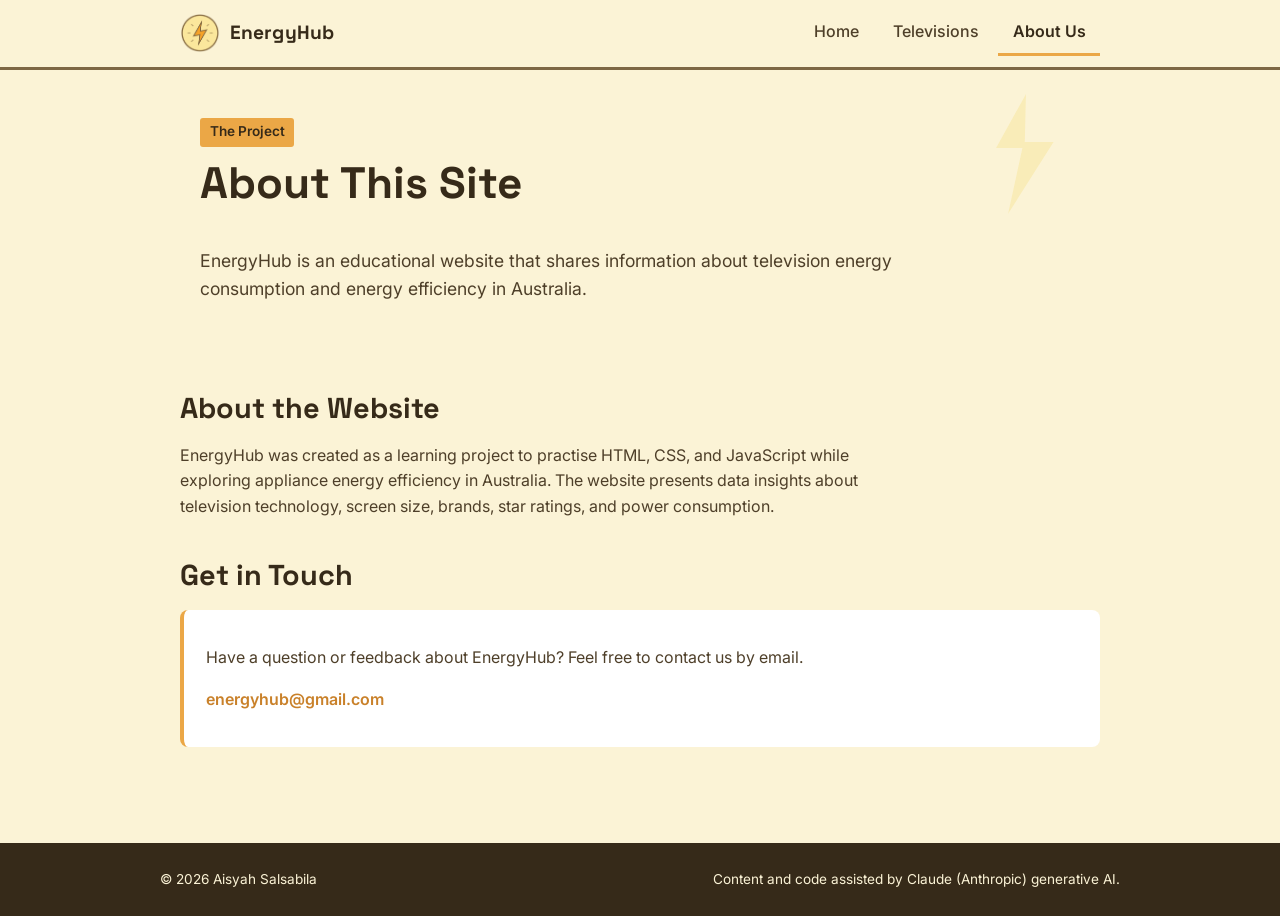
==== about.html @ db325459 "Add files via upload" ====
<!DOCTYPE html>
<html lang="en-AU">

<head>
  <meta charset="UTF-8">
  <meta name="viewport" content="width=device-width, initial-scale=1.0">
  <title>About Us — EnergyHub</title>
  <link rel="icon" href="logo.png" type="image/png">
  <link rel="stylesheet" href="style.css">
</head>

<body>

  <a class="skip-link" href="#main-content">Skip to content</a>

  <header class="site-header">
    <nav class="nav-bar" aria-label="Primary">

      <a class="brand" href="index.html" data-page="index.html" aria-label="EnergyHub home">
        <img src="logo.png" alt="EnergyHub logo">
        <span class="brand-name">EnergyHub</span>
      </a>

      <button class="nav-toggle" aria-expanded="false" aria-controls="primary-nav">
        <span class="visually-hidden">Toggle menu</span>
        <span></span>
      </button>

      <ul class="nav-links" id="primary-nav">
        <li><a href="index.html" data-page="index.html">Home</a></li>
        <li><a href="televisions.html" data-page="televisions.html">Televisions</a></li>
        <li><a href="about.html" data-page="about.html">About Us</a></li>
      </ul>

    </nav>
  </header>

  <main id="main-content">

    <section class="hero">
      <span class="eyebrow-tag">The Project</span>
      <h1>About This Site</h1>

      <p class="lede">
        EnergyHub is an educational website that shares information about
        television energy consumption and energy efficiency in Australia.
      </p>
    </section>

    <section aria-labelledby="about-heading">
      <h2 id="about-heading">About the Website</h2>

      <p>
        EnergyHub was created as a learning project to practise HTML, CSS,
        and JavaScript while exploring appliance energy efficiency in Australia.
        The website presents data insights about television technology,
        screen size, brands, star ratings, and power consumption.
      </p>
    </section>

    <section aria-labelledby="contact-heading">
      <h2 id="contact-heading">Get in Touch</h2>

      <div class="contact-card">
        <p>
          Have a question or feedback about EnergyHub?
          Feel free to contact us by email.
        </p>

        <p>
          <a href="mailto:energyhub@gmail.com">energyhub@gmail.com</a>
        </p>
      </div>
    </section>

  </main>

  <footer class="site-footer">
    <div class="footer-inner">
      <p>&copy; <span id="current-year">2026</span> Aisyah Salsabila</p>
      <p>Content and code assisted by Claude (Anthropic) generative AI.</p>
    </div>
  </footer>

  <script src="script.js"></script>

</body>
</html>
---- style.css ----
/* =========================================================
   EnergyHub — stylesheet
   Palette sampled directly from logo.png:
     gold  #F8E8A5   brown #7D6744   orange #EBA746
   ========================================================= */

@import url('https://fonts.googleapis.com/css2?family=Space+Grotesk:wght@500;600;700&family=Inter:wght@400;500;600&display=swap');

:root {
  --gold:        #F8E8A5;
  --gold-soft:   #FBF3D6;
  --gold-deep:   #EAD588;
  --brown:       #7D6744;
  --brown-text:  #4E3F29;
  --brown-deep:  #362A19;
  --orange:      #EBA746;
  --orange-deep: #C9812A;
  --white:       #FFFFFF;

  --font-head: 'Space Grotesk', sans-serif;
  --font-body: 'Inter', sans-serif;

  --max-width: 960px;
}

* { box-sizing: border-box; }

html { scroll-behavior: smooth; }

body {
  margin: 0;
  font-family: var(--font-body);
  color: var(--brown-text);
  background: var(--gold-soft);
  line-height: 1.6;
}

a { color: inherit; text-decoration: none; }

img { max-width: 100%; display: block; }

h1, h2, h3 {
  font-family: var(--font-head);
  color: var(--brown-deep);
  line-height: 1.2;
  margin-top: 0;
}

h1 { font-size: clamp(2rem, 4vw, 2.75rem); }
h2 { font-size: clamp(1.4rem, 2.6vw, 1.8rem); margin-bottom: 0.6em; }
h3 { font-size: 1.15rem; }

p { max-width: 68ch; }

.visually-hidden {
  position: absolute;
  width: 1px; height: 1px;
  overflow: hidden;
  clip: rect(0 0 0 0);
  white-space: nowrap;
}

/* ---------- Skip link (accessibility) ---------- */
.skip-link {
  position: absolute;
  left: -999px;
  top: 0;
  background: var(--orange);
  color: var(--brown-deep);
  padding: 0.6em 1em;
  z-index: 200;
  font-weight: 600;
}
.skip-link:focus {
  left: 0.5em;
  top: 0.5em;
}

/* ---------- Top navigation ---------- */
.site-header {
  position: sticky;
  top: 0;
  z-index: 100;
  background: var(--gold-soft);
  border-bottom: 3px solid var(--brown);
}

.nav-bar {
  max-width: var(--max-width);
  margin: 0 auto;
  padding: 0.7em 1.25em;
  display: flex;
  align-items: center;
  justify-content: space-between;
}

.brand {
  display: flex;
  align-items: center;
  gap: 0.6em;
}

.brand img {
  width: 40px;
  height: 40px;
  border-radius: 50%;
  transition: transform 0.2s ease;
}

.brand:hover img,
.brand:focus-visible img {
  transform: rotate(-8deg) scale(1.06);
}

.brand-name {
  font-family: var(--font-head);
  font-weight: 700;
  font-size: 1.2rem;
  color: var(--brown-deep);
  letter-spacing: 0.01em;
}

.nav-links {
  list-style: none;
  display: flex;
  gap: 0.3em;
  margin: 0;
  padding: 0;
}

.nav-links a {
  display: inline-block;
  padding: 0.5em 0.9em;
  font-weight: 500;
  color: var(--brown-text);
  border-bottom: 3px solid transparent;
  transition: color 0.18s ease, border-color 0.18s ease;
}

.nav-links a:hover,
.nav-links a:focus-visible {
  color: var(--orange-deep);
  border-color: var(--gold-deep);
}

.nav-links a[aria-current="page"] {
  color: var(--brown-deep);
  border-color: var(--orange);
  font-weight: 600;
}

.nav-toggle {
  display: none;
  background: none;
  border: 2px solid var(--brown);
  border-radius: 6px;
  width: 42px;
  height: 38px;
  cursor: pointer;
  align-items: center;
  justify-content: center;
}

.nav-toggle span,
.nav-toggle span::before,
.nav-toggle span::after {
  content: "";
  display: block;
  width: 20px;
  height: 2px;
  background: var(--brown-deep);
  position: relative;
  transition: transform 0.2s ease;
}
.nav-toggle span::before { position: absolute; top: -6px; }
.nav-toggle span::after  { position: absolute; top: 6px; }

@media (max-width: 640px) {
  .nav-toggle { display: flex; }
  .nav-links {
    position: absolute;
    top: 100%;
    left: 0;
    right: 0;
    flex-direction: column;
    background: var(--gold-soft);
    border-bottom: 3px solid var(--brown);
    max-height: 0;
    overflow: hidden;
    transition: max-height 0.25s ease;
  }
  .nav-links.open { max-height: 320px; }
  .nav-links a { border-bottom: 1px solid var(--gold-deep); border-left: 3px solid transparent; }
  .nav-links a[aria-current="page"] { border-left-color: var(--orange); border-bottom-color: var(--gold-deep); }
}

/* ---------- Hero ---------- */
.hero {
  max-width: var(--max-width);
  margin: 0 auto;
  padding: 3em 1.25em 2em;
  position: relative;
}

.hero::before {
  content: "";
  position: absolute;
  right: 1.25em;
  top: 1.5em;
  width: 120px;
  height: 120px;
  background: var(--gold);
  clip-path: polygon(55% 0%, 30% 45%, 52% 45%, 40% 100%, 78% 40%, 54% 40%);
  opacity: 0.6;
  z-index: -1;
}

.eyebrow-tag {
  display: inline-block;
  background: var(--orange);
  color: var(--brown-deep);
  font-weight: 600;
  font-size: 0.85rem;
  padding: 0.25em 0.7em;
  border-radius: 3px;
  margin-bottom: 0.8em;
}

.hero p.lede {
  font-size: 1.1rem;
  color: var(--brown-text);
}

/* ---------- Sections & cards ---------- */
main {
  max-width: var(--max-width);
  margin: 0 auto;
  padding: 0 1.25em 3em;
}

section + section { margin-top: 2.4em; }

.facts-list {
  list-style: none;
  margin: 0;
  padding: 0;
  display: grid;
  gap: 0.9em;
}

.facts-list li {
  background: var(--white);
  border-left: 4px solid var(--orange);
  padding: 0.9em 1.1em;
  border-radius: 4px;
}

.tips-list {
  padding-left: 1.2em;
}
.tips-list li { margin-bottom: 0.6em; }

.note-box {
  background: var(--gold);
  border: 1px dashed var(--brown);
  border-radius: 6px;
  padding: 1em 1.2em;
  font-size: 0.95rem;
}

/* ---------- Data story / chart blocks ---------- */
.chart-grid {
  display: grid;
  gap: 1.6em;
}

.chart-block {
  background: var(--white);
  border: 1px solid var(--gold-deep);
  border-radius: 8px;
  padding: 1.2em;
}

.chart-block h3 {
  margin-bottom: 0.5em;
}

.chart-placeholder {
  aspect-ratio: 16 / 9;
  background: repeating-linear-gradient(
    45deg,
    var(--gold-soft),
    var(--gold-soft) 10px,
    var(--gold) 10px,
    var(--gold) 20px
  );
  border: 2px dashed var(--brown);
  border-radius: 6px;
  display: flex;
  align-items: center;
  justify-content: center;
  text-align: center;
  color: var(--brown-text);
  font-size: 0.9rem;
  padding: 1em;
}

.chart-caption {
  font-size: 0.9rem;
  color: var(--brown-text);
  margin-top: 0.7em;
  margin-bottom: 0;
}

/* ---------- Contact / about extras ---------- */
.contact-card {
  background: var(--white);
  border-radius: 8px;
  padding: 1.2em 1.4em;
  border-left: 4px solid var(--orange);
}

.contact-card a {
  color: var(--orange-deep);
  font-weight: 600;
}
.contact-card a:hover { text-decoration: underline; }

/* ---------- Footer ---------- */
.site-footer {
  background: var(--brown-deep);
  color: var(--gold-soft);
  padding: 1.6em 1.25em;
  margin-top: 3em;
}

.footer-inner {
  max-width: var(--max-width);
  margin: 0 auto;
  display: flex;
  flex-wrap: wrap;
  justify-content: space-between;
  gap: 0.5em;
  font-size: 0.85rem;
}

.footer-inner p { margin: 0; max-width: none; }

.site-footer a { color: var(--gold); }
.site-footer a:hover { text-decoration: underline; }
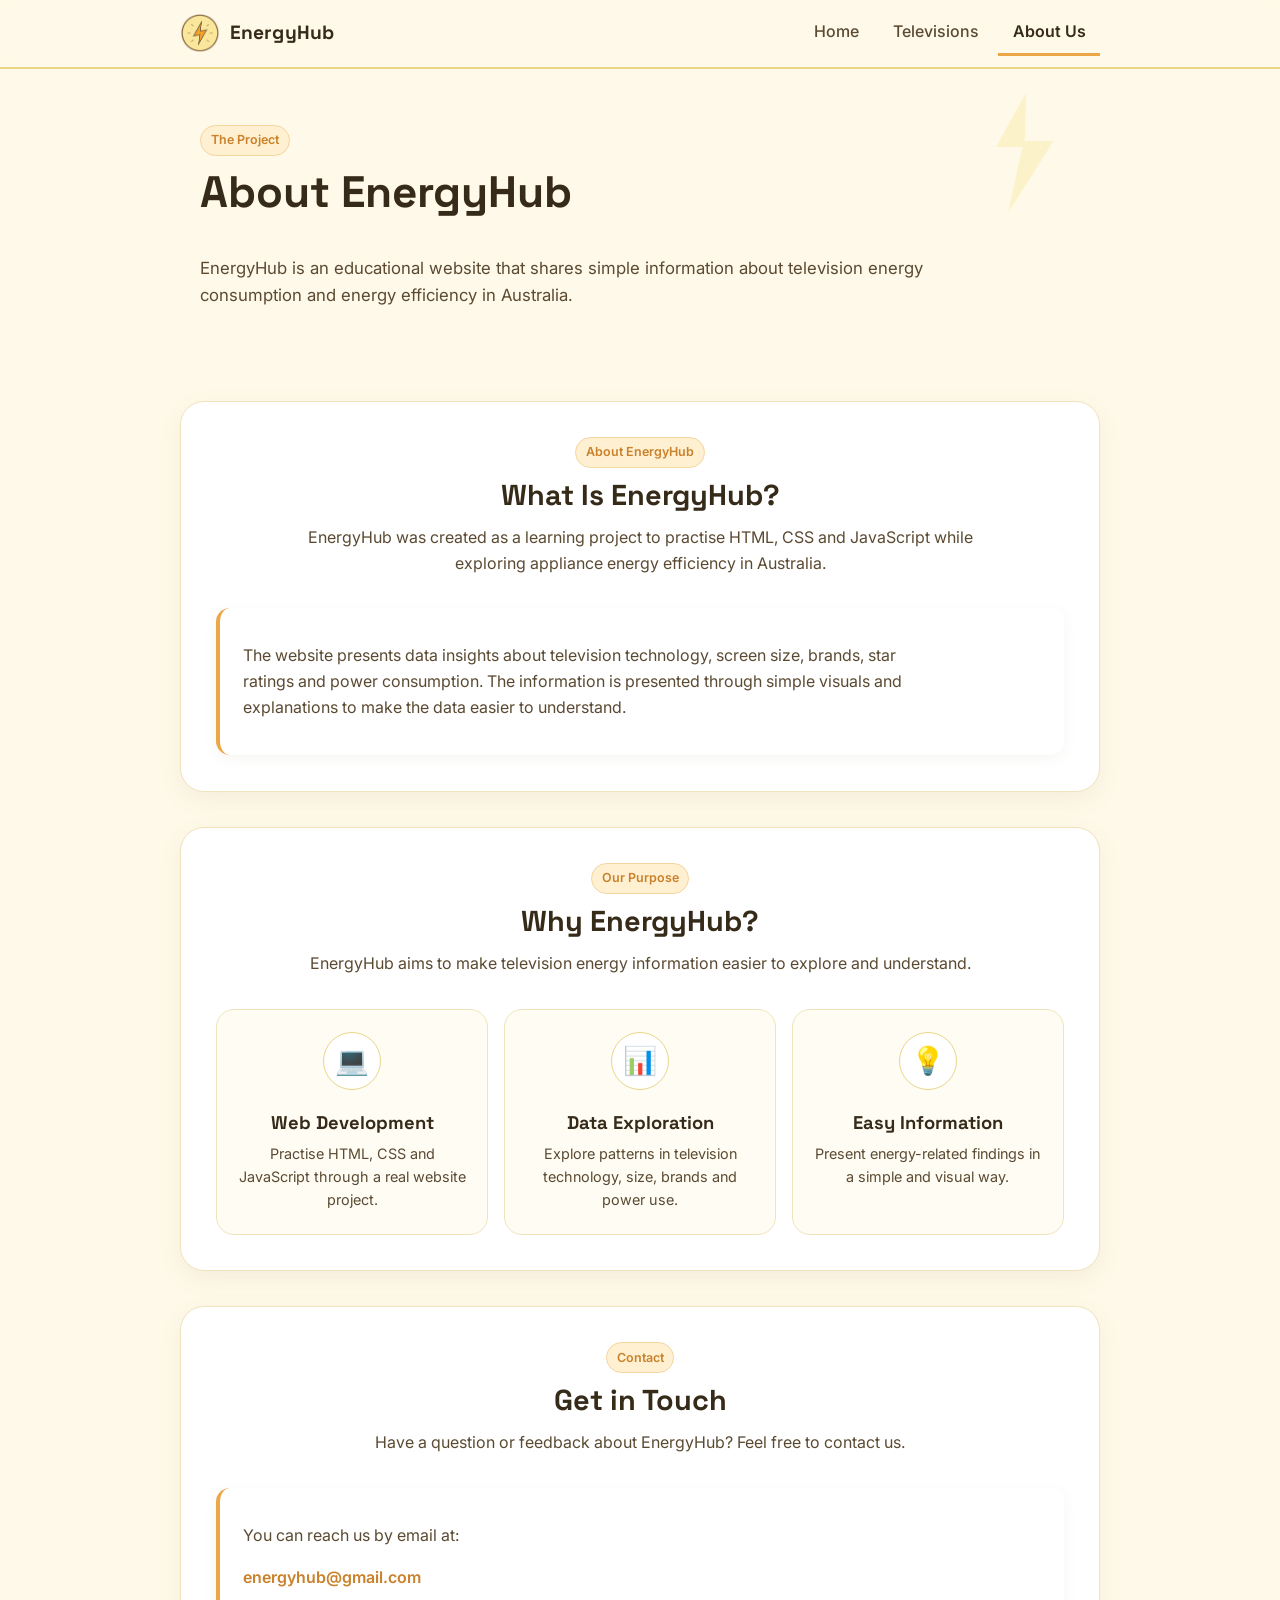
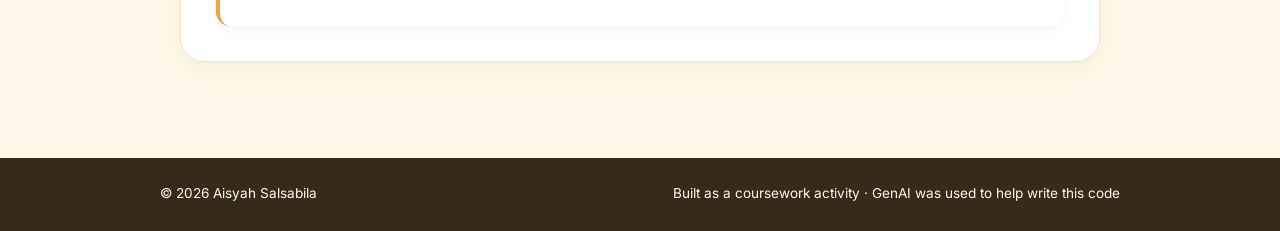
==== commit 9ecbaee1: "Revise about.html for improved content and layout Updated content and structure of the about page to" ====
--- a/about.html
+++ b/about.html
@@ -13,78 +13,224 @@
 
   <a class="skip-link" href="#main-content">Skip to content</a>
 
+  <!-- Navigation -->
   <header class="site-header">
     <nav class="nav-bar" aria-label="Primary">
 
-      <a class="brand" href="index.html" data-page="index.html" aria-label="EnergyHub home">
+      <a
+        class="brand"
+        href="index.html"
+        data-page="index.html"
+        aria-label="EnergyHub home"
+      >
         <img src="logo.png" alt="EnergyHub logo">
         <span class="brand-name">EnergyHub</span>
       </a>
 
-      <button class="nav-toggle" aria-expanded="false" aria-controls="primary-nav">
+      <button
+        class="nav-toggle"
+        aria-expanded="false"
+        aria-controls="primary-nav"
+      >
         <span class="visually-hidden">Toggle menu</span>
         <span></span>
       </button>
 
       <ul class="nav-links" id="primary-nav">
-        <li><a href="index.html" data-page="index.html">Home</a></li>
-        <li><a href="televisions.html" data-page="televisions.html">Televisions</a></li>
-        <li><a href="about.html" data-page="about.html">About Us</a></li>
+        <li>
+          <a href="index.html" data-page="index.html">Home</a>
+        </li>
+
+        <li>
+          <a href="televisions.html" data-page="televisions.html">
+            Televisions
+          </a>
+        </li>
+
+        <li>
+          <a href="about.html" data-page="about.html">About Us</a>
+        </li>
       </ul>
 
     </nav>
   </header>
 
+
   <main id="main-content">
 
+    <!-- Hero Section -->
     <section class="hero">
+
       <span class="eyebrow-tag">The Project</span>
-      <h1>About This Site</h1>
+
+      <h1>About EnergyHub</h1>
 
       <p class="lede">
-        EnergyHub is an educational website that shares information about
-        television energy consumption and energy efficiency in Australia.
+        EnergyHub is an educational website that shares simple information
+        about television energy consumption and energy efficiency in Australia.
       </p>
-    </section>
-
-    <section aria-labelledby="about-heading">
-      <h2 id="about-heading">About the Website</h2>
+
+    </section>
+
+
+    <!-- About Section -->
+    <section
+      class="section-card"
+      aria-labelledby="about-heading"
+    >
+
+      <div class="section-header">
+
+        <span class="eyebrow-tag">About EnergyHub</span>
+
+        <h2 id="about-heading">What Is EnergyHub?</h2>
+
+        <p>
+          EnergyHub was created as a learning project to practise HTML, CSS
+          and JavaScript while exploring appliance energy efficiency in
+          Australia.
+        </p>
+
+      </div>
+
+      <div class="contact-card">
+
+        <p>
+          The website presents data insights about television technology,
+          screen size, brands, star ratings and power consumption. The
+          information is presented through simple visuals and explanations
+          to make the data easier to understand.
+        </p>
+
+      </div>
+
+    </section>
+
+
+    <!-- Project Purpose Section -->
+    <section
+      class="section-card"
+      aria-labelledby="purpose-heading"
+    >
+
+      <div class="section-header">
+
+        <span class="eyebrow-tag">Our Purpose</span>
+
+        <h2 id="purpose-heading">Why EnergyHub?</h2>
+
+        <p>
+          EnergyHub aims to make television energy information easier to
+          explore and understand.
+        </p>
+
+      </div>
+
+      <div class="audience-grid">
+
+        <!-- Purpose 1 -->
+        <div class="audience-card">
+
+          <div class="audience-icon">💻</div>
+
+          <h3>Web Development</h3>
+
+          <p>
+            Practise HTML, CSS and JavaScript through a real website project.
+          </p>
+
+        </div>
+
+
+        <!-- Purpose 2 -->
+        <div class="audience-card">
+
+          <div class="audience-icon">📊</div>
+
+          <h3>Data Exploration</h3>
+
+          <p>
+            Explore patterns in television technology, size, brands and power use.
+          </p>
+
+        </div>
+
+
+        <!-- Purpose 3 -->
+        <div class="audience-card">
+
+          <div class="audience-icon">💡</div>
+
+          <h3>Easy Information</h3>
+
+          <p>
+            Present energy-related findings in a simple and visual way.
+          </p>
+
+        </div>
+
+      </div>
+
+    </section>
+
+
+    <!-- Contact Section -->
+    <section
+      class="section-card"
+      aria-labelledby="contact-heading"
+    >
+
+      <div class="section-header">
+
+        <span class="eyebrow-tag">Contact</span>
+
+        <h2 id="contact-heading">Get in Touch</h2>
+
+        <p>
+          Have a question or feedback about EnergyHub? Feel free to contact us.
+        </p>
+
+      </div>
+
+      <div class="contact-card">
+
+        <p>
+          You can reach us by email at:
+        </p>
+
+        <p>
+          <a href="mailto:energyhub@gmail.com">
+            energyhub@gmail.com
+          </a>
+        </p>
+
+      </div>
+
+    </section>
+
+  </main>
+
+
+  <!-- Footer -->
+  <footer class="site-footer">
+
+    <div class="footer-inner">
 
       <p>
-        EnergyHub was created as a learning project to practise HTML, CSS,
-        and JavaScript while exploring appliance energy efficiency in Australia.
-        The website presents data insights about television technology,
-        screen size, brands, star ratings, and power consumption.
+        &copy; <span id="current-year">2026</span> Aisyah Salsabila
       </p>
-    </section>
-
-    <section aria-labelledby="contact-heading">
-      <h2 id="contact-heading">Get in Touch</h2>
-
-      <div class="contact-card">
-        <p>
-          Have a question or feedback about EnergyHub?
-          Feel free to contact us by email.
-        </p>
-
-        <p>
-          <a href="mailto:energyhub@gmail.com">energyhub@gmail.com</a>
-        </p>
-      </div>
-    </section>
-
-  </main>
-
-  <footer class="site-footer">
-    <div class="footer-inner">
-      <p>&copy; <span id="current-year">2026</span> Aisyah Salsabila</p>
-      <p>Content and code assisted by Claude (Anthropic) generative AI.</p>
+
+      <p>
+        Built as a coursework activity · GenAI was used to help write this code
+      </p>
+
     </div>
+
   </footer>
+
 
   <script src="script.js"></script>
 
 </body>
 </html>
 
-
--- a/style.css
+++ b/style.css
@@ -1,21 +1,39 @@
 /* =========================================================
    EnergyHub — stylesheet
-   Palette sampled directly from logo.png:
-     gold  #F8E8A5   brown #7D6744   orange #EBA746
+   Soft logo-matching palette:
+     soft cream #FFF9E9
+     light gold #F8E8A5
+     brown     #7D6744
+     orange    #EBA746
    ========================================================= */
 
 @import url('https://fonts.googleapis.com/css2?family=Space+Grotesk:wght@500;600;700&family=Inter:wght@400;500;600&display=swap');
+
+
+/* =========================================================
+   ROOT VARIABLES
+   ========================================================= */
 
 :root {
   --gold:        #F8E8A5;
-  --gold-soft:   #FBF3D6;
+  --gold-soft:   #FFF9E9;
+  --gold-pale:   #FFFCF4;
   --gold-deep:   #EAD588;
+
   --brown:       #7D6744;
-  --brown-text:  #4E3F29;
+  --brown-text:  #5B4A32;
   --brown-deep:  #362A19;
+
   --orange:      #EBA746;
+  --orange-soft: #FFF0D2;
   --orange-deep: #C9812A;
+
   --white:       #FFFFFF;
+
+  --border:      #F0E3BE;
+
+  --shadow:      0 8px 24px rgba(125, 103, 68, 0.08);
+  --shadow-soft: 0 4px 14px rgba(125, 103, 68, 0.06);
 
   --font-head: 'Space Grotesk', sans-serif;
   --font-body: 'Inter', sans-serif;
@@ -23,9 +41,18 @@
   --max-width: 960px;
 }
 
-* { box-sizing: border-box; }
-
-html { scroll-behavior: smooth; }
+
+/* =========================================================
+   GENERAL
+   ========================================================= */
+
+* {
+  box-sizing: border-box;
+}
+
+html {
+  scroll-behavior: smooth;
+}
 
 body {
   margin: 0;
@@ -35,32 +62,56 @@
   line-height: 1.6;
 }
 
-a { color: inherit; text-decoration: none; }
-
-img { max-width: 100%; display: block; }
-
-h1, h2, h3 {
+a {
+  color: inherit;
+  text-decoration: none;
+}
+
+img {
+  max-width: 100%;
+  display: block;
+}
+
+h1,
+h2,
+h3 {
   font-family: var(--font-head);
   color: var(--brown-deep);
   line-height: 1.2;
   margin-top: 0;
 }
 
-h1 { font-size: clamp(2rem, 4vw, 2.75rem); }
-h2 { font-size: clamp(1.4rem, 2.6vw, 1.8rem); margin-bottom: 0.6em; }
-h3 { font-size: 1.15rem; }
-
-p { max-width: 68ch; }
+h1 {
+  font-size: clamp(2rem, 4vw, 2.75rem);
+}
+
+h2 {
+  font-size: clamp(1.4rem, 2.6vw, 1.8rem);
+  margin-bottom: 0.6em;
+}
+
+h3 {
+  font-size: 1.15rem;
+}
+
+p {
+  max-width: 68ch;
+}
+
+
+/* =========================================================
+   ACCESSIBILITY
+   ========================================================= */
 
 .visually-hidden {
   position: absolute;
-  width: 1px; height: 1px;
+  width: 1px;
+  height: 1px;
   overflow: hidden;
   clip: rect(0 0 0 0);
   white-space: nowrap;
 }
 
-/* ---------- Skip link (accessibility) ---------- */
 .skip-link {
   position: absolute;
   left: -999px;
@@ -71,18 +122,24 @@
   z-index: 200;
   font-weight: 600;
 }
+
 .skip-link:focus {
   left: 0.5em;
   top: 0.5em;
 }
 
-/* ---------- Top navigation ---------- */
+
+/* =========================================================
+   NAVIGATION
+   ========================================================= */
+
 .site-header {
   position: sticky;
   top: 0;
   z-index: 100;
-  background: var(--gold-soft);
-  border-bottom: 3px solid var(--brown);
+  background: rgba(255, 249, 233, 0.96);
+  backdrop-filter: blur(8px);
+  border-bottom: 2px solid var(--gold-deep);
 }
 
 .nav-bar {
@@ -134,13 +191,15 @@
   font-weight: 500;
   color: var(--brown-text);
   border-bottom: 3px solid transparent;
-  transition: color 0.18s ease, border-color 0.18s ease;
+  transition:
+    color 0.18s ease,
+    border-color 0.18s ease;
 }
 
 .nav-links a:hover,
 .nav-links a:focus-visible {
   color: var(--orange-deep);
-  border-color: var(--gold-deep);
+  border-color: var(--orange);
 }
 
 .nav-links a[aria-current="page"] {
@@ -149,11 +208,16 @@
   font-weight: 600;
 }
 
+
+/* =========================================================
+   MOBILE NAVIGATION
+   ========================================================= */
+
 .nav-toggle {
   display: none;
-  background: none;
-  border: 2px solid var(--brown);
-  border-radius: 6px;
+  background: var(--white);
+  border: 2px solid var(--gold-deep);
+  border-radius: 12px;
   width: 42px;
   height: 38px;
   cursor: pointer;
@@ -172,11 +236,23 @@
   position: relative;
   transition: transform 0.2s ease;
 }
-.nav-toggle span::before { position: absolute; top: -6px; }
-.nav-toggle span::after  { position: absolute; top: 6px; }
+
+.nav-toggle span::before {
+  position: absolute;
+  top: -6px;
+}
+
+.nav-toggle span::after {
+  position: absolute;
+  top: 6px;
+}
 
 @media (max-width: 640px) {
-  .nav-toggle { display: flex; }
+
+  .nav-toggle {
+    display: flex;
+  }
+
   .nav-links {
     position: absolute;
     top: 100%;
@@ -184,21 +260,36 @@
     right: 0;
     flex-direction: column;
     background: var(--gold-soft);
-    border-bottom: 3px solid var(--brown);
+    border-bottom: 2px solid var(--gold-deep);
     max-height: 0;
     overflow: hidden;
     transition: max-height 0.25s ease;
   }
-  .nav-links.open { max-height: 320px; }
-  .nav-links a { border-bottom: 1px solid var(--gold-deep); border-left: 3px solid transparent; }
-  .nav-links a[aria-current="page"] { border-left-color: var(--orange); border-bottom-color: var(--gold-deep); }
-}
-
-/* ---------- Hero ---------- */
+
+  .nav-links.open {
+    max-height: 320px;
+  }
+
+  .nav-links a {
+    border-bottom: 1px solid var(--gold-deep);
+    border-left: 3px solid transparent;
+  }
+
+  .nav-links a[aria-current="page"] {
+    border-left-color: var(--orange);
+    border-bottom-color: var(--gold-deep);
+  }
+}
+
+
+/* =========================================================
+   HERO
+   ========================================================= */
+
 .hero {
   max-width: var(--max-width);
   margin: 0 auto;
-  padding: 3em 1.25em 2em;
+  padding: 3.5em 1.25em 2.5em;
   position: relative;
 }
 
@@ -210,35 +301,59 @@
   width: 120px;
   height: 120px;
   background: var(--gold);
-  clip-path: polygon(55% 0%, 30% 45%, 52% 45%, 40% 100%, 78% 40%, 54% 40%);
-  opacity: 0.6;
+  clip-path: polygon(
+    55% 0%,
+    30% 45%,
+    52% 45%,
+    40% 100%,
+    78% 40%,
+    54% 40%
+  );
+  opacity: 0.45;
   z-index: -1;
 }
+
+.hero p.lede {
+  font-size: 1.05rem;
+  color: var(--brown-text);
+}
+
+
+/* =========================================================
+   EYEBROW TAG
+   ========================================================= */
 
 .eyebrow-tag {
   display: inline-block;
-  background: var(--orange);
-  color: var(--brown-deep);
+  background: var(--orange-soft);
+  color: var(--orange-deep);
   font-weight: 600;
-  font-size: 0.85rem;
-  padding: 0.25em 0.7em;
-  border-radius: 3px;
+  font-size: 0.78rem;
+  padding: 0.35em 0.8em;
+  border-radius: 999px;
   margin-bottom: 0.8em;
-}
-
-.hero p.lede {
-  font-size: 1.1rem;
-  color: var(--brown-text);
-}
-
-/* ---------- Sections & cards ---------- */
+  border: 1px solid #F4D59E;
+}
+
+
+/* =========================================================
+   MAIN
+   ========================================================= */
+
 main {
   max-width: var(--max-width);
   margin: 0 auto;
   padding: 0 1.25em 3em;
 }
 
-section + section { margin-top: 2.4em; }
+section + section {
+  margin-top: 2.2em;
+}
+
+
+/* =========================================================
+   GENERAL LISTS
+   ========================================================= */
 
 .facts-list {
   list-style: none;
@@ -252,81 +367,235 @@
   background: var(--white);
   border-left: 4px solid var(--orange);
   padding: 0.9em 1.1em;
-  border-radius: 4px;
+  border-radius: 10px;
+  box-shadow: var(--shadow-soft);
 }
 
 .tips-list {
   padding-left: 1.2em;
 }
-.tips-list li { margin-bottom: 0.6em; }
+
+.tips-list li {
+  margin-bottom: 0.6em;
+}
 
 .note-box {
-  background: var(--gold);
-  border: 1px dashed var(--brown);
-  border-radius: 6px;
+  background: var(--gold-pale);
+  border: 1px dashed var(--gold-deep);
+  border-radius: 14px;
   padding: 1em 1.2em;
   font-size: 0.95rem;
 }
 
-/* ---------- Data story / chart blocks ---------- */
-.chart-grid {
+
+/* =========================================================
+   MAIN SECTION CARDS
+   ========================================================= */
+
+.section-card {
+  background: var(--white);
+  border: 1px solid var(--border);
+  border-radius: 24px;
+  padding: 2.2em;
+  box-shadow: var(--shadow);
+}
+
+
+/* =========================================================
+   SECTION HEADER
+   ========================================================= */
+
+.section-header {
+  text-align: center;
+  max-width: 760px;
+  margin: 0 auto 2em;
+}
+
+.section-header h2 {
+  margin-bottom: 0.45em;
+}
+
+.section-header p {
+  margin: 0 auto;
+  color: var(--brown-text);
+}
+
+
+/* =========================================================
+   AUDIENCE SECTION
+   ========================================================= */
+
+.audience-section {
+  background: #FFFDF7;
+}
+
+.audience-grid {
   display: grid;
-  gap: 1.6em;
-}
-
-.chart-block {
-  background: var(--white);
-  border: 1px solid var(--gold-deep);
-  border-radius: 8px;
-  padding: 1.2em;
-}
-
-.chart-block h3 {
-  margin-bottom: 0.5em;
-}
-
-.chart-placeholder {
-  aspect-ratio: 16 / 9;
-  background: repeating-linear-gradient(
-    45deg,
-    var(--gold-soft),
-    var(--gold-soft) 10px,
-    var(--gold) 10px,
-    var(--gold) 20px
-  );
-  border: 2px dashed var(--brown);
-  border-radius: 6px;
+  grid-template-columns: repeat(3, 1fr);
+  gap: 1em;
+}
+
+.audience-card {
+  background: var(--gold-pale);
+  border: 1px solid var(--border);
+  border-radius: 18px;
+  padding: 1.4em 1.2em;
+  text-align: center;
+  transition:
+    transform 0.2s ease,
+    box-shadow 0.2s ease;
+}
+
+.audience-card:hover {
+  transform: translateY(-4px);
+  box-shadow: var(--shadow-soft);
+}
+
+.audience-icon {
+  width: 58px;
+  height: 58px;
+  margin: 0 auto 0.8em;
   display: flex;
   align-items: center;
   justify-content: center;
+  background: var(--white);
+  border: 1px solid var(--gold-deep);
+  border-radius: 50%;
+  font-size: 1.7rem;
+}
+
+.audience-card h3 {
+  margin-bottom: 0.45em;
+}
+
+.audience-card p {
+  margin: 0 auto;
+  font-size: 0.9rem;
+  line-height: 1.6;
+}
+
+
+/* =========================================================
+   DATA STORY SECTION
+   ========================================================= */
+
+.data-story-section {
+  background: #FFFDF8;
+}
+
+.chart-grid {
+  display: grid;
+  grid-template-columns: repeat(2, 1fr);
+  gap: 1.2em;
+}
+
+.chart-block {
+  background: var(--white);
+  border: 1px solid var(--border);
+  border-radius: 18px;
+  padding: 1.2em;
+  box-shadow: var(--shadow-soft);
+  transition:
+    transform 0.2s ease,
+    box-shadow 0.2s ease;
+}
+
+.chart-block:hover {
+  transform: translateY(-3px);
+  box-shadow: var(--shadow);
+}
+
+.chart-block h3 {
+  margin-bottom: 0.8em;
+  font-size: 1rem;
+  line-height: 1.45;
+}
+
+.chart-image {
+  width: 100%;
+  height: auto;
+  display: block;
+  margin: 0.8em 0;
+  border-radius: 12px;
+  border: 1px solid #F1E8D2;
+}
+
+.chart-caption {
+  font-size: 0.88rem;
+  color: var(--brown-text);
+  margin-top: 0.8em;
+  margin-bottom: 0;
+  line-height: 1.6;
+}
+
+
+/* =========================================================
+   CONCLUSION
+   ========================================================= */
+
+.conclusion-section {
+  max-width: 760px;
+  margin-left: auto;
+  margin-right: auto;
   text-align: center;
-  color: var(--brown-text);
-  font-size: 0.9rem;
-  padding: 1em;
-}
-
-.chart-caption {
-  font-size: 0.9rem;
-  color: var(--brown-text);
-  margin-top: 0.7em;
-  margin-bottom: 0;
-}
-
-/* ---------- Contact / about extras ---------- */
+  background: linear-gradient(
+    180deg,
+    #FFFDF7 0%,
+    #FFF8E8 100%
+  );
+  border: 1px solid var(--gold-deep);
+}
+
+.conclusion-icon {
+  width: 62px;
+  height: 62px;
+  margin: 0 auto 0.8em;
+  display: flex;
+  align-items: center;
+  justify-content: center;
+  background: var(--white);
+  border: 1px solid var(--gold-deep);
+  border-radius: 50%;
+  font-size: 1.8rem;
+}
+
+.conclusion-section h2 {
+  margin-bottom: 0.6em;
+}
+
+.conclusion-section p {
+  max-width: 620px;
+  margin: 0 auto;
+  line-height: 1.7;
+}
+
+
+/* =========================================================
+   CONTACT / ABOUT
+   ========================================================= */
+
 .contact-card {
   background: var(--white);
-  border-radius: 8px;
+  border-radius: 14px;
   padding: 1.2em 1.4em;
   border-left: 4px solid var(--orange);
+  box-shadow: var(--shadow-soft);
 }
 
 .contact-card a {
   color: var(--orange-deep);
   font-weight: 600;
 }
-.contact-card a:hover { text-decoration: underline; }
-
-/* ---------- Footer ---------- */
+
+.contact-card a:hover {
+  text-decoration: underline;
+}
+
+
+/* =========================================================
+   FOOTER
+   ========================================================= */
+
 .site-footer {
   background: var(--brown-deep);
   color: var(--gold-soft);
@@ -344,7 +613,55 @@
   font-size: 0.85rem;
 }
 
-.footer-inner p { margin: 0; max-width: none; }
-
-.site-footer a { color: var(--gold); }
-.site-footer a:hover { text-decoration: underline; }+.footer-inner p {
+  margin: 0;
+  max-width: none;
+}
+
+.site-footer a {
+  color: var(--gold);
+}
+
+.site-footer a:hover {
+  text-decoration: underline;
+}
+
+
+/* =========================================================
+   RESPONSIVE
+   ========================================================= */
+
+@media (max-width: 768px) {
+
+  .section-card {
+    padding: 1.4em;
+    border-radius: 20px;
+  }
+
+  .audience-grid,
+  .chart-grid {
+    grid-template-columns: 1fr;
+  }
+
+  .hero {
+    padding-top: 2.5em;
+  }
+
+}
+
+
+@media (max-width: 480px) {
+
+  .section-card {
+    padding: 1.1em;
+  }
+
+  .audience-card {
+    padding: 1.2em 1em;
+  }
+
+  .chart-block {
+    padding: 1em;
+  }
+
+}
